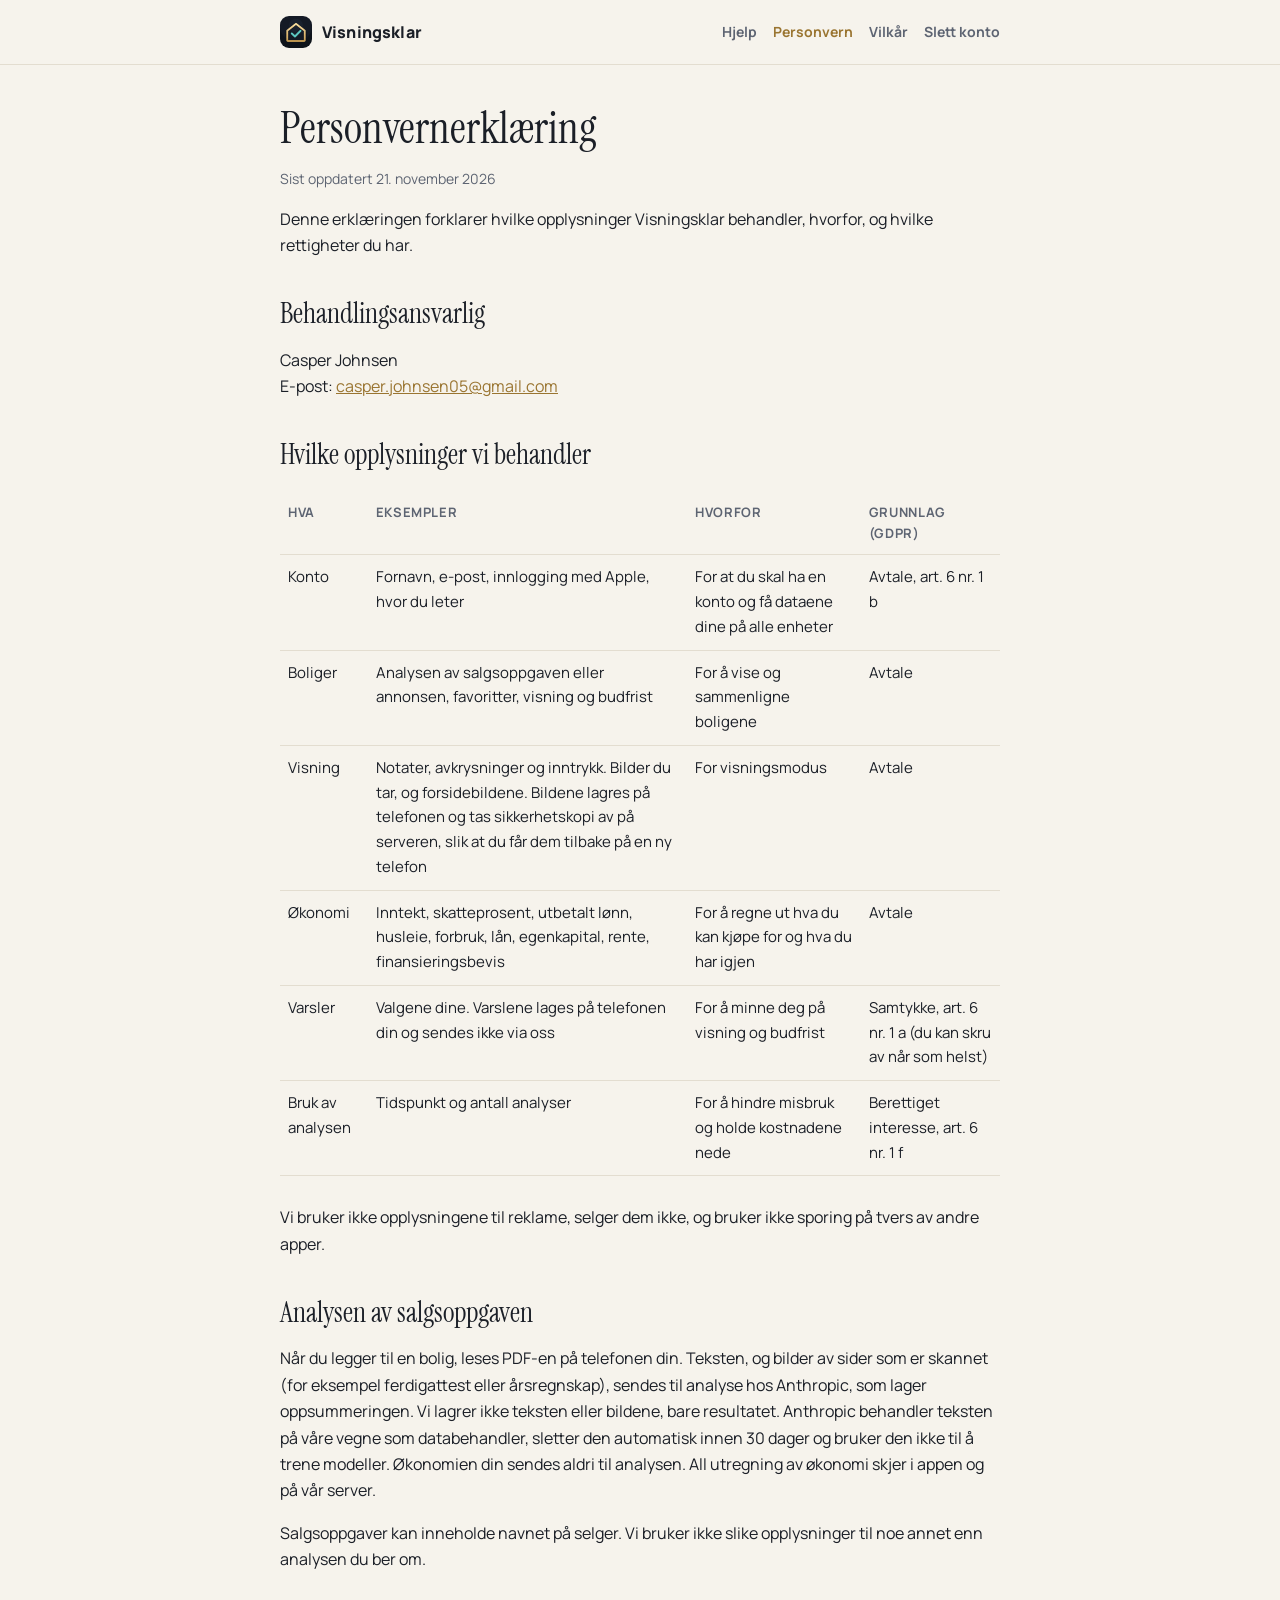
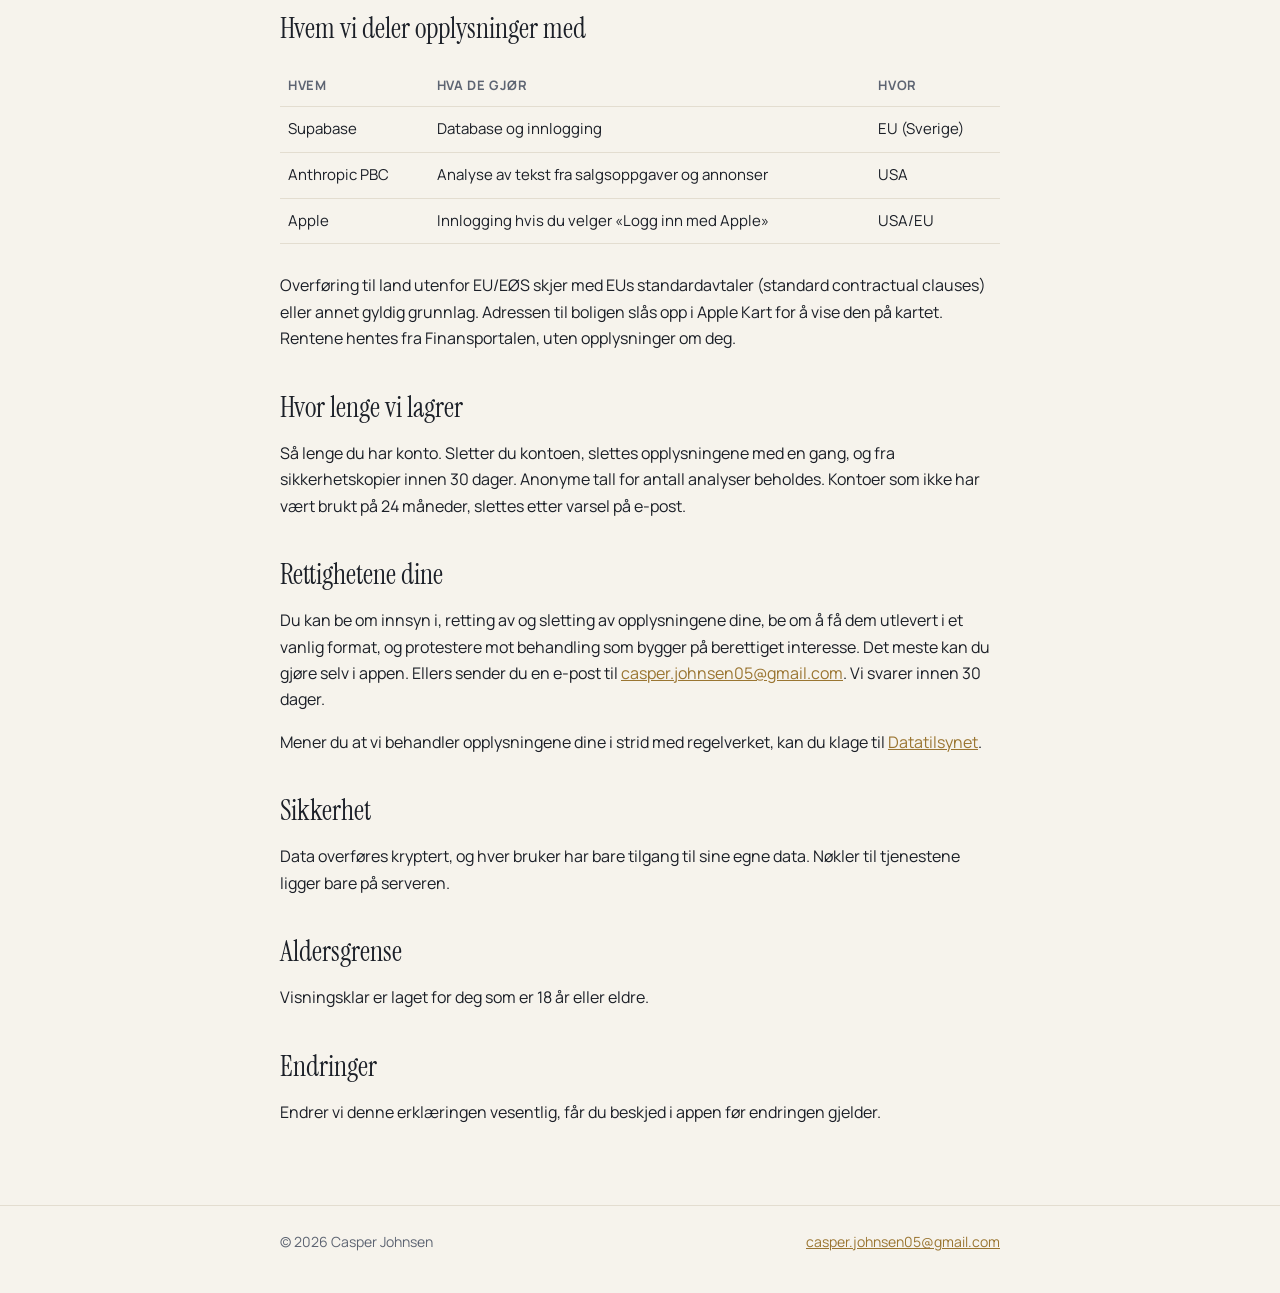
==== personvern.html @ cbd0368d "Add files via upload" ====
<!doctype html>
<html lang="nb"><head><meta charset="utf-8"><meta name="viewport" content="width=device-width,initial-scale=1">
<title>Personvernerklæring – Visningsklar</title><meta name="description" content="Hvordan Visningsklar behandler personopplysninger.">
<link rel="icon" href="ikon.png"><link rel="preconnect" href="https://fonts.googleapis.com"><link rel="preconnect" href="https://fonts.gstatic.com" crossorigin>
<link href="https://fonts.googleapis.com/css2?family=Instrument+Serif:ital@0;1&family=Manrope:wght@400;600;700;800&display=swap" rel="stylesheet">
<link rel="stylesheet" href="style.css"></head><body>
<header><div class="wrap"><a class="logo" href="index.html"><img src="ikon.png" alt="">Visningsklar</a><nav><a href="support.html">Hjelp</a><a href="personvern.html" aria-current="page">Personvern</a><a href="vilkar.html">Vilkår</a><a href="slett-konto.html">Slett konto</a></nav></div></header>
<main><div class="wrap">
<h1>Personvernerklæring</h1>
<p class="meta">Sist oppdatert 21. november 2026</p>
<p>Denne erklæringen forklarer hvilke opplysninger Visningsklar behandler, hvorfor, og hvilke rettigheter du har.</p>
<h2>Behandlingsansvarlig</h2>
<p>Casper Johnsen<br>E-post: <a href="mailto:casper.johnsen05@gmail.com">casper.johnsen05@gmail.com</a></p>
<h2>Hvilke opplysninger vi behandler</h2>
<div class="tbl"><table><tr><th>Hva</th><th>Eksempler</th><th>Hvorfor</th><th>Grunnlag (GDPR)</th></tr>
<tr><td>Konto</td><td>Fornavn, e-post, innlogging med Apple, hvor du leter</td><td>For at du skal ha en konto og få dataene dine på alle enheter</td><td>Avtale, art. 6 nr. 1 b</td></tr>
<tr><td>Boliger</td><td>Analysen av salgsoppgaven eller annonsen, favoritter, visning og budfrist</td><td>For å vise og sammenligne boligene</td><td>Avtale</td></tr>
<tr><td>Visning</td><td>Notater, avkrysninger og inntrykk. Bilder du tar, og forsidebildene. Bildene lagres på telefonen og tas sikkerhetskopi av på serveren, slik at du får dem tilbake på en ny telefon</td><td>For visningsmodus</td><td>Avtale</td></tr>
<tr><td>Økonomi</td><td>Inntekt, skatteprosent, utbetalt lønn, husleie, forbruk, lån, egenkapital, rente, finansieringsbevis</td><td>For å regne ut hva du kan kjøpe for og hva du har igjen</td><td>Avtale</td></tr>
<tr><td>Varsler</td><td>Valgene dine. Varslene lages på telefonen din og sendes ikke via oss</td><td>For å minne deg på visning og budfrist</td><td>Samtykke, art. 6 nr. 1 a (du kan skru av når som helst)</td></tr>
<tr><td>Bruk av analysen</td><td>Tidspunkt og antall analyser</td><td>For å hindre misbruk og holde kostnadene nede</td><td>Berettiget interesse, art. 6 nr. 1 f</td></tr></table></div>
<p>Vi bruker ikke opplysningene til reklame, selger dem ikke, og bruker ikke sporing på tvers av andre apper.</p>
<h2>Analysen av salgsoppgaven</h2>
<p>Når du legger til en bolig, leses PDF-en på telefonen din. Teksten, og bilder av sider som er skannet (for eksempel ferdigattest eller årsregnskap), sendes til analyse hos Anthropic, som lager oppsummeringen. Vi lagrer ikke teksten eller bildene, bare resultatet. Anthropic behandler teksten på våre vegne som databehandler, sletter den automatisk innen 30 dager og bruker den ikke til å trene modeller. Økonomien din sendes aldri til analysen. All utregning av økonomi skjer i appen og på vår server.</p>
<p>Salgsoppgaver kan inneholde navnet på selger. Vi bruker ikke slike opplysninger til noe annet enn analysen du ber om.</p>
<h2>Hvem vi deler opplysninger med</h2>
<div class="tbl"><table><tr><th>Hvem</th><th>Hva de gjør</th><th>Hvor</th></tr>
<tr><td>Supabase</td><td>Database og innlogging</td><td>EU (Sverige)</td></tr>
<tr><td>Anthropic PBC</td><td>Analyse av tekst fra salgsoppgaver og annonser</td><td>USA</td></tr>
<tr><td>Apple</td><td>Innlogging hvis du velger «Logg inn med Apple»</td><td>USA/EU</td></tr></table></div>
<p>Overføring til land utenfor EU/EØS skjer med EUs standardavtaler (standard contractual clauses) eller annet gyldig grunnlag. Adressen til boligen slås opp i Apple Kart for å vise den på kartet. Rentene hentes fra Finansportalen, uten opplysninger om deg.</p>
<h2>Hvor lenge vi lagrer</h2>
<p>Så lenge du har konto. Sletter du kontoen, slettes opplysningene med en gang, og fra sikkerhetskopier innen 30 dager. Anonyme tall for antall analyser beholdes. Kontoer som ikke har vært brukt på 24 måneder, slettes etter varsel på e-post.</p>
<h2>Rettighetene dine</h2>
<p>Du kan be om innsyn i, retting av og sletting av opplysningene dine, be om å få dem utlevert i et vanlig format, og protestere mot behandling som bygger på berettiget interesse. Det meste kan du gjøre selv i appen. Ellers sender du en e-post til <a href="mailto:casper.johnsen05@gmail.com">casper.johnsen05@gmail.com</a>. Vi svarer innen 30 dager.</p>
<p>Mener du at vi behandler opplysningene dine i strid med regelverket, kan du klage til <a href="https://www.datatilsynet.no">Datatilsynet</a>.</p>
<h2>Sikkerhet</h2>
<p>Data overføres kryptert, og hver bruker har bare tilgang til sine egne data. Nøkler til tjenestene ligger bare på serveren.</p>
<h2>Aldersgrense</h2>
<p>Visningsklar er laget for deg som er 18 år eller eldre.</p>
<h2>Endringer</h2>
<p>Endrer vi denne erklæringen vesentlig, får du beskjed i appen før endringen gjelder.</p>
</div></main>
<footer><div class="wrap"><span>© 2026 Casper Johnsen</span><span><a href="mailto:casper.johnsen05@gmail.com">casper.johnsen05@gmail.com</a></span></div></footer>
</body></html>
---- style.css ----
:root{--bg:#0b0e13;--s1:#141922;--line:#262d3a;--ink:#eef0f4;--mut:#a3abba;--brass:#d6b26e;--brass2:#f0cf8f;--sea:#5cc6c0;--serif:"Instrument Serif",Georgia,serif;--sans:"Manrope",system-ui,-apple-system,"Segoe UI",sans-serif}
@media (prefers-color-scheme:light){:root{--bg:#f6f3ec;--s1:#fffdf8;--line:#e3ddd0;--ink:#1b1f27;--mut:#5d6472;--brass:#9a7531;--brass2:#b8913f;--sea:#1f8a84}}
*{box-sizing:border-box}
html{-webkit-text-size-adjust:100%}
body{margin:0;background:var(--bg);color:var(--ink);font:16px/1.65 var(--sans)}
a{color:var(--brass)}
.wrap{max-width:760px;margin:0 auto;padding:0 20px}
header{border-bottom:1px solid var(--line)}
header .wrap{display:flex;align-items:center;justify-content:space-between;gap:16px;min-height:64px;flex-wrap:wrap}
.logo{display:flex;align-items:center;gap:10px;font-weight:800;color:var(--ink);text-decoration:none;letter-spacing:.01em}
.logo img{width:32px;height:32px;border-radius:9px}
nav{display:flex;gap:16px;flex-wrap:wrap;font-size:14px;font-weight:700}
nav a{color:var(--mut);text-decoration:none}
nav a[aria-current]{color:var(--brass)}
main{padding:40px 0 64px}
h1{font:400 44px/1.08 var(--serif);margin:0 0 12px}
h1 em{color:var(--brass)}
h2{font:400 28px/1.15 var(--serif);margin:40px 0 8px}
h3{font-size:17px;margin:24px 0 4px}
p,li{color:var(--ink)}
.lead{font-size:18px;color:var(--mut);max-width:58ch}
.meta{color:var(--mut);font-size:14px}
.card{background:var(--s1);border:1px solid var(--line);border-radius:20px;padding:20px 22px;margin:20px 0}
.grid{display:grid;gap:14px;grid-template-columns:repeat(auto-fit,minmax(210px,1fr));margin:28px 0}
.grid .card{margin:0}
.grid b{display:block;font-size:16px;margin-bottom:4px}
.grid p{margin:0;color:var(--mut);font-size:15px}
.btn{display:inline-block;background:linear-gradient(180deg,var(--brass2),var(--brass));color:#1b1406;font-weight:800;text-decoration:none;padding:13px 20px;border-radius:14px}
.btns{display:flex;gap:12px;flex-wrap:wrap;margin:24px 0}
.btn.o{background:none;color:var(--ink);border:1px solid var(--line)}
table{width:100%;border-collapse:collapse;font-size:15px;margin:12px 0}
th,td{text-align:left;vertical-align:top;padding:10px 8px;border-bottom:1px solid var(--line)}
th{color:var(--mut);font-size:13px;text-transform:uppercase;letter-spacing:.05em}
.tbl{overflow-x:auto}
footer{border-top:1px solid var(--line);padding:24px 0 40px;color:var(--mut);font-size:14px}
footer .wrap{display:flex;gap:16px;flex-wrap:wrap;justify-content:space-between}
@media (max-width:520px){h1{font-size:36px}main{padding-top:28px}}
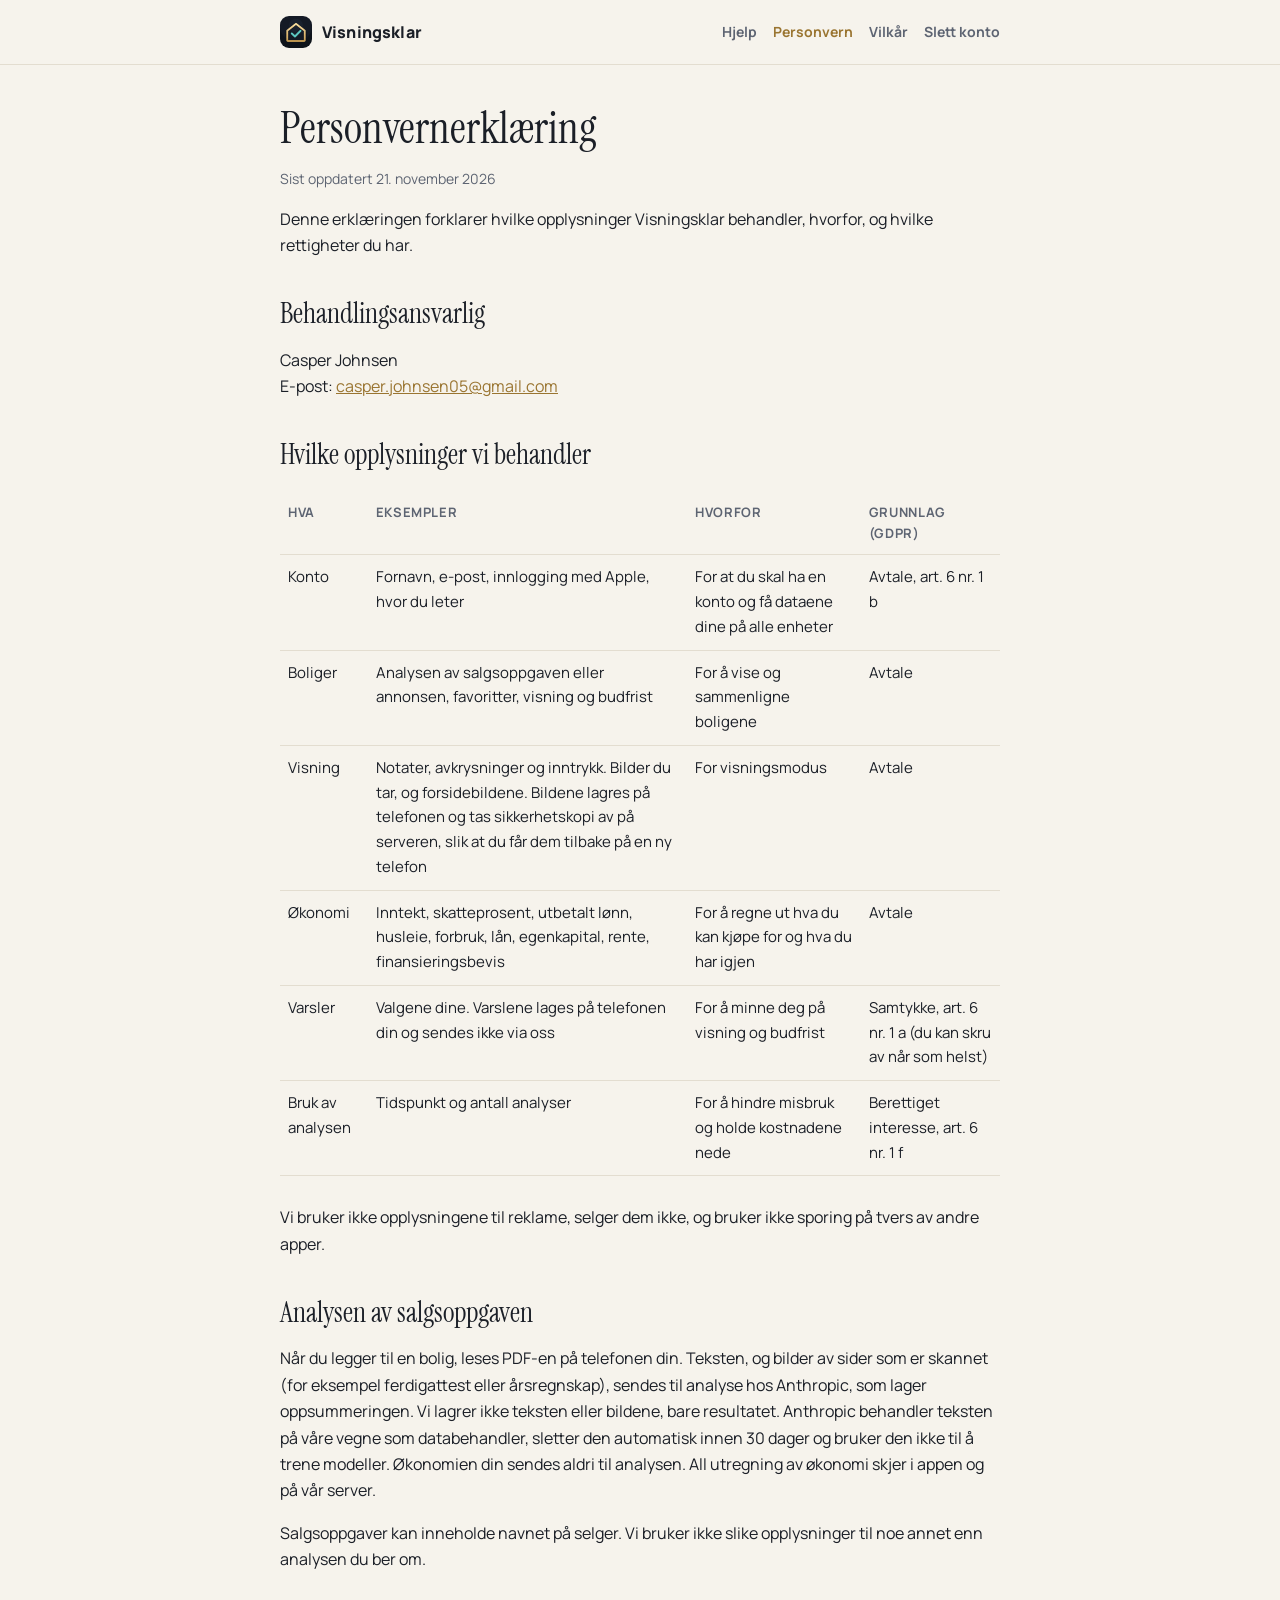
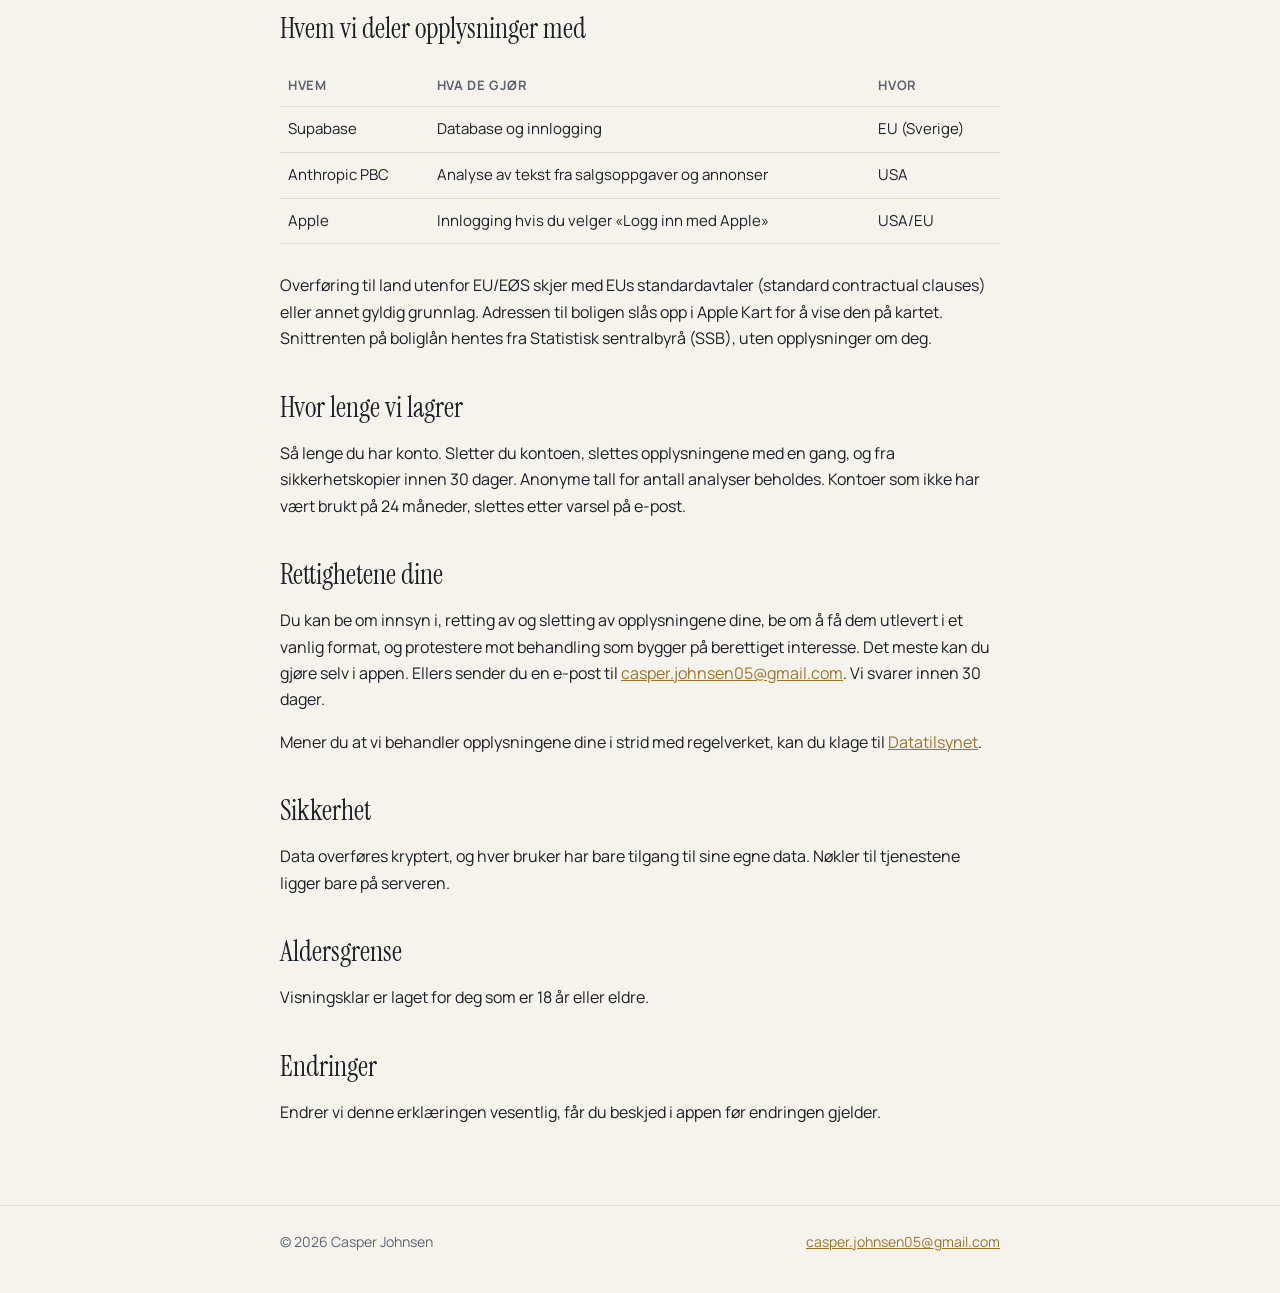
==== commit f4b3f6b7: "Add files via upload" ====
--- a/personvern.html
+++ b/personvern.html
@@ -28,7 +28,7 @@
 <tr><td>Supabase</td><td>Database og innlogging</td><td>EU (Sverige)</td></tr>
 <tr><td>Anthropic PBC</td><td>Analyse av tekst fra salgsoppgaver og annonser</td><td>USA</td></tr>
 <tr><td>Apple</td><td>Innlogging hvis du velger «Logg inn med Apple»</td><td>USA/EU</td></tr></table></div>
-<p>Overføring til land utenfor EU/EØS skjer med EUs standardavtaler (standard contractual clauses) eller annet gyldig grunnlag. Adressen til boligen slås opp i Apple Kart for å vise den på kartet. Rentene hentes fra Finansportalen, uten opplysninger om deg.</p>
+<p>Overføring til land utenfor EU/EØS skjer med EUs standardavtaler (standard contractual clauses) eller annet gyldig grunnlag. Adressen til boligen slås opp i Apple Kart for å vise den på kartet. Snittrenten på boliglån hentes fra Statistisk sentralbyrå (SSB), uten opplysninger om deg.</p>
 <h2>Hvor lenge vi lagrer</h2>
 <p>Så lenge du har konto. Sletter du kontoen, slettes opplysningene med en gang, og fra sikkerhetskopier innen 30 dager. Anonyme tall for antall analyser beholdes. Kontoer som ikke har vært brukt på 24 måneder, slettes etter varsel på e-post.</p>
 <h2>Rettighetene dine</h2>
